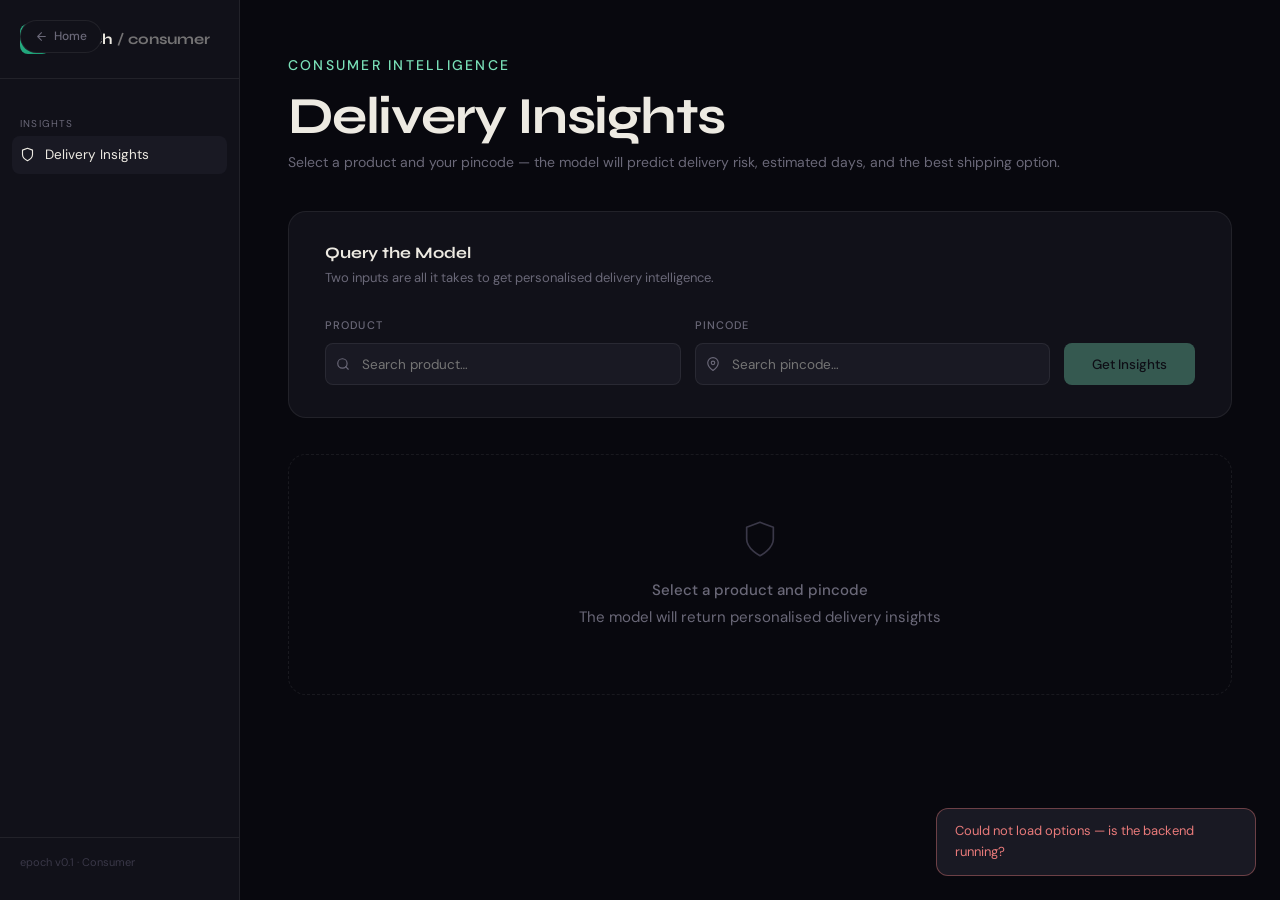
==== frontend/consumer.html @ 40a0a7fb "Initial commit" ====
<!doctype html>
<html lang="en">
  <head>
    <meta charset="UTF-8" />
    <meta name="viewport" content="width=device-width,initial-scale=1.0" />
    <title>epoch — Consumer Dashboard</title>
    <link rel="stylesheet" href="styles.css" />
    <style>
      .eyebrow {
        color: var(--C);
      }
      .stat-card .value {
        color: var(--C);
      }
      .spinner {
        border-top-color: var(--C);
      }

      /* Query form */
      .query-card {
        background: var(--surface);
        border: 1px solid var(--border);
        border-radius: var(--radius-lg);
        padding: 32px 36px;
        margin-bottom: 36px;
      }
      .query-card h3 {
        font-family: "Syne", sans-serif;
        font-size: 16px;
        font-weight: 700;
        margin-bottom: 6px;
      }
      .query-card > p {
        font-size: 13px;
        color: var(--muted);
        margin-bottom: 28px;
      }

      .input-row {
        display: grid;
        grid-template-columns: 1fr 1fr auto;
        gap: 14px;
        align-items: end;
      }
      @media (max-width: 680px) {
        .input-row {
          grid-template-columns: 1fr;
        }
      }

      .field {
        display: flex;
        flex-direction: column;
        gap: 8px;
      }
      .field label {
        font-size: 11px;
        font-weight: 500;
        letter-spacing: 0.1em;
        text-transform: uppercase;
        color: var(--muted);
      }

      /* search dropdown */
      .search-wrap {
        position: relative;
      }
      .search-wrap input {
        width: 100%;
        height: 42px;
        background: var(--surface2);
        border: 1px solid var(--border);
        border-radius: var(--radius-sm);
        padding: 0 14px 0 36px;
        font-family: "DM Sans", sans-serif;
        font-size: 13.5px;
        color: var(--text);
        outline: none;
        transition: border-color 0.15s;
      }
      .search-wrap input:hover {
        border-color: var(--border-md);
      }
      .search-wrap input:focus {
        border-color: var(--C-border);
        box-shadow: 0 0 0 3px rgba(122, 224, 184, 0.08);
      }
      .search-wrap > svg {
        position: absolute;
        left: 11px;
        top: 50%;
        transform: translateY(-50%);
        width: 14px;
        height: 14px;
        stroke: var(--muted);
        pointer-events: none;
      }
      .dropdown-list {
        position: absolute;
        top: calc(100% + 4px);
        left: 0;
        right: 0;
        z-index: 100;
        background: var(--surface2);
        border: 1px solid var(--border-md);
        border-radius: var(--radius-sm);
        max-height: 220px;
        overflow-y: auto;
        display: none;
      }
      .dropdown-list.open {
        display: block;
      }
      .dropdown-item {
        padding: 9px 14px;
        font-size: 13px;
        color: var(--text);
        cursor: pointer;
        transition: background 0.1s;
      }
      .dropdown-item:hover {
        background: var(--surface3);
      }
      .dropdown-item mark {
        background: transparent;
        color: var(--C);
        font-weight: 500;
      }

      .run-btn {
        height: 42px;
        padding: 0 28px;
        border-radius: var(--radius-sm);
        background: var(--C);
        color: #08080e;
        font-family: "DM Sans", sans-serif;
        font-size: 13.5px;
        font-weight: 500;
        border: none;
        cursor: pointer;
        transition: opacity 0.15s;
        white-space: nowrap;
      }
      .run-btn:hover {
        opacity: 0.88;
      }
      .run-btn:disabled {
        opacity: 0.35;
        cursor: not-allowed;
      }

      /* ── Result layout ── */
      #results {
        display: none;
      }

      /* Delay hero card */
      .delay-hero {
        border-radius: var(--radius-lg);
        padding: 32px 36px;
        margin-bottom: 24px;
        border: 1px solid;
        display: flex;
        align-items: center;
        gap: 28px;
      }
      .delay-hero.safe {
        border-color: rgba(122, 224, 184, 0.3);
        background: rgba(122, 224, 184, 0.06);
      }
      .delay-hero.warning {
        border-color: rgba(232, 201, 122, 0.3);
        background: rgba(232, 201, 122, 0.06);
      }
      .delay-hero.risk {
        border-color: rgba(232, 122, 122, 0.3);
        background: rgba(232, 122, 122, 0.06);
      }

      .delay-icon {
        width: 56px;
        height: 56px;
        border-radius: 14px;
        flex-shrink: 0;
        display: flex;
        align-items: center;
        justify-content: center;
      }
      .safe .delay-icon {
        background: rgba(122, 224, 184, 0.15);
      }
      .warning .delay-icon {
        background: rgba(232, 201, 122, 0.15);
      }
      .risk .delay-icon {
        background: rgba(232, 122, 122, 0.15);
      }
      .delay-icon svg {
        width: 26px;
        height: 26px;
      }
      .safe .delay-icon svg {
        stroke: var(--high);
      }
      .warning .delay-icon svg {
        stroke: var(--emerging);
      }
      .risk .delay-icon svg {
        stroke: var(--low);
      }

      .delay-hero-text .tag {
        font-size: 10.5px;
        font-weight: 500;
        letter-spacing: 0.14em;
        text-transform: uppercase;
        margin-bottom: 6px;
      }
      .safe .tag {
        color: var(--high);
      }
      .warning .tag {
        color: var(--emerging);
      }
      .risk .tag {
        color: var(--low);
      }

      .delay-hero-text h2 {
        font-size: 24px;
        font-weight: 700;
        margin-bottom: 4px;
      }
      .delay-hero-text p {
        font-size: 13px;
        color: var(--muted);
      }

      .delay-conf {
        margin-left: auto;
        text-align: center;
        flex-shrink: 0;
      }
      .conf-ring {
        width: 72px;
        height: 72px;
        border-radius: 50%;
        display: flex;
        align-items: center;
        justify-content: center;
        font-family: "Syne", sans-serif;
        font-size: 20px;
        font-weight: 700;
        border: 3px solid;
      }
      .safe .conf-ring {
        border-color: var(--high);
        color: var(--high);
      }
      .warning .conf-ring {
        border-color: var(--emerging);
        color: var(--emerging);
      }
      .risk .conf-ring {
        border-color: var(--low);
        color: var(--low);
      }
      .delay-conf .conf-lbl {
        font-size: 10px;
        color: var(--muted);
        text-transform: uppercase;
        letter-spacing: 0.08em;
        margin-top: 6px;
      }

      /* Shipping recommendation card */
      .ship-card {
        background: var(--surface);
        border: 1px solid var(--C-border);
        border-radius: var(--radius-lg);
        padding: 24px 28px;
        margin-bottom: 24px;
        display: flex;
        align-items: center;
        gap: 20px;
      }
      .ship-badge {
        background: var(--C-glow);
        border: 1px solid var(--C-border);
        border-radius: var(--radius-sm);
        padding: 10px 18px;
        flex-shrink: 0;
        font-family: "Syne", sans-serif;
        font-size: 15px;
        font-weight: 700;
        color: var(--C);
      }
      .ship-info h4 {
        font-size: 14px;
        font-weight: 500;
        color: var(--text);
        margin-bottom: 4px;
      }
      .ship-info p {
        font-size: 13px;
        color: var(--muted);
      }

      .signals-card {
        background: var(--surface);
        border: 1px solid var(--border);
        border-radius: var(--radius-lg);
        padding: 18px 22px;
        margin-bottom: 24px;
      }
      .signal-item {
        padding: 10px 0;
        border-bottom: 1px solid var(--border);
      }
      .signal-item:last-child {
        border-bottom: none;
      }
      .signal-k {
        font-size: 11px;
        color: var(--muted);
        text-transform: uppercase;
        letter-spacing: 0.08em;
        margin-bottom: 4px;
      }
      .signal-v {
        font-size: 13px;
        color: var(--text);
      }

      /* Context chips */
      .context-chips {
        display: flex;
        gap: 10px;
        flex-wrap: wrap;
        margin-bottom: 24px;
      }
      .chip {
        display: inline-flex;
        align-items: center;
        gap: 7px;
        padding: 6px 14px;
        border-radius: 100px;
        font-size: 12.5px;
        border: 1px solid var(--border);
        background: var(--surface);
        color: var(--text);
      }
      .chip svg {
        width: 13px;
        height: 13px;
        stroke: var(--muted);
      }
      .chip span {
        color: var(--muted);
        font-size: 11px;
      }

      /* Data note */
      .data-note {
        font-size: 11.5px;
        color: var(--faint);
        display: flex;
        align-items: center;
        gap: 6px;
        margin-top: 20px;
      }
      .data-note svg {
        width: 13px;
        height: 13px;
        stroke: var(--faint);
      }
    </style>
  </head>
  <body>
    <a class="back-btn" href="/"
      ><svg
        viewBox="0 0 24 24"
        fill="none"
        stroke-width="2"
        stroke-linecap="round"
        stroke-linejoin="round"
      >
        <path d="M19 12H5M12 5l-7 7 7 7" /></svg
      >Home</a
    >

    <div class="layout">
      <!-- Sidebar -->
      <aside class="sidebar">
        <div class="sb-logo">
          <div
            class="mark"
            style="background: linear-gradient(135deg, #2ab88a, #1a9870)"
          >
            <svg
              viewBox="0 0 24 24"
              fill="none"
              stroke-width="2"
              stroke-linecap="round"
              stroke-linejoin="round"
            >
              <path d="M12 22s8-4 8-10V5l-8-3-8 3v7c0 6 8 10 8 10z" />
            </svg>
          </div>
          <div class="name">epoch<span> / consumer</span></div>
        </div>
        <div class="sb-section">
          <p class="sb-label">Insights</p>
          <div class="nav-item active">
            <svg
              viewBox="0 0 24 24"
              fill="none"
              stroke-width="1.8"
              stroke-linecap="round"
              stroke-linejoin="round"
            >
              <path d="M12 22s8-4 8-10V5l-8-3-8 3v7c0 6 8 10 8 10z" />
            </svg>
            Delivery Insights
          </div>
        </div>
        <div class="sb-footer">epoch v0.1 · Consumer</div>
      </aside>

      <!-- Main -->
      <main class="main">
        <div class="page-header">
          <p class="eyebrow">Consumer Intelligence</p>
          <h1>Delivery Insights</h1>
          <p>
            Select a product and your pincode — the model will predict delivery
            risk, estimated days, and the best shipping option.
          </p>
        </div>

        <!-- Query form -->
        <div class="query-card">
          <h3>Query the Model</h3>
          <p>
            Two inputs are all it takes to get personalised delivery
            intelligence.
          </p>
          <div class="input-row">
            <!-- Product search -->
            <div class="field">
              <label>Product</label>
              <div class="search-wrap" id="product-wrap">
                <svg
                  viewBox="0 0 24 24"
                  fill="none"
                  stroke-width="2"
                  stroke-linecap="round"
                  stroke-linejoin="round"
                >
                  <circle cx="11" cy="11" r="8" />
                  <path d="M21 21l-4.35-4.35" />
                </svg>
                <input
                  type="text"
                  id="product-input"
                  placeholder="Search product…"
                  autocomplete="off"
                  oninput="filterDropdown('product')"
                  onfocus="openDropdown('product')"
                  onblur="blurDropdown('product')"
                />
                <div class="dropdown-list" id="product-list"></div>
              </div>
              <input type="hidden" id="product-value" />
            </div>

            <!-- Pincode search -->
            <div class="field">
              <label>Pincode</label>
              <div class="search-wrap" id="pincode-wrap">
                <svg
                  viewBox="0 0 24 24"
                  fill="none"
                  stroke-width="2"
                  stroke-linecap="round"
                  stroke-linejoin="round"
                >
                  <path d="M21 10c0 7-9 13-9 13s-9-6-9-13a9 9 0 0 1 18 0z" />
                  <circle cx="12" cy="10" r="3" />
                </svg>
                <input
                  type="text"
                  id="pincode-input"
                  placeholder="Search pincode…"
                  autocomplete="off"
                  oninput="filterDropdown('pincode')"
                  onfocus="openDropdown('pincode')"
                  onblur="blurDropdown('pincode')"
                />
                <div class="dropdown-list" id="pincode-list"></div>
              </div>
              <input type="hidden" id="pincode-value" />
            </div>

            <button class="run-btn" id="run-btn" onclick="runQuery()" disabled>
              Get Insights
            </button>
          </div>
        </div>

        <!-- Loader -->
        <div class="loader" id="loader" style="display: none">
          <div class="spinner"></div>
          <p>Running consumer models…</p>
        </div>

        <!-- Results -->
        <div id="results">
          <!-- Delay hero -->
          <div class="delay-hero" id="delay-hero">
            <div class="delay-icon">
              <svg
                viewBox="0 0 24 24"
                fill="none"
                stroke-width="1.7"
                stroke-linecap="round"
                stroke-linejoin="round"
              >
                <circle cx="12" cy="12" r="10" />
                <polyline points="12 6 12 12 16 14" />
              </svg>
            </div>
            <div class="delay-hero-text">
              <p class="tag" id="delay-tag">—</p>
              <h2 id="delay-title">—</h2>
              <p id="delay-sub">—</p>
            </div>
            <div class="delay-conf">
              <div class="conf-ring" id="conf-ring">—</div>
              <div class="conf-lbl">Confidence</div>
            </div>
          </div>

          <!-- Stats row -->
          <div class="stats-row" id="stats-row"></div>

          <!-- Shipping recommendation -->
          <p class="section-head">Recommended Shipping</p>
          <div class="ship-card" id="ship-card">
            <div class="ship-badge" id="ship-mode">—</div>
            <div class="ship-info">
              <h4>Recommended Shipping Mode</h4>
              <p id="ship-reason">—</p>
            </div>
          </div>

          <div class="signals-card" id="signals-card" style="display: none">
            <p class="section-head" style="margin-bottom: 10px">
              External Delay Signals
            </p>
            <div class="signal-item" id="signal-weather" style="display: none">
              <div class="signal-k">Weather</div>
              <div class="signal-v" id="signal-weather-text">—</div>
            </div>
            <div class="signal-item" id="signal-news" style="display: none">
              <div class="signal-k">News / Geopolitical</div>
              <div class="signal-v" id="signal-news-text">—</div>
            </div>
          </div>

          <!-- Context chips -->
          <p class="section-head">Location Context</p>
          <div class="context-chips" id="context-chips"></div>

          <!-- Data note -->
          <p class="data-note">
            <svg
              viewBox="0 0 24 24"
              fill="none"
              stroke-linecap="round"
              stroke-linejoin="round"
            >
              <circle cx="12" cy="12" r="10" />
              <line x1="12" y1="8" x2="12" y2="12" />
              <line x1="12" y1="16" x2="12.01" y2="16" />
            </svg>
            <span id="data-note-txt"
              >Insights are based on historical order patterns.</span
            >
          </p>
        </div>
        <!-- /results -->

        <!-- Empty state -->
        <div class="empty" id="empty-state">
          <svg
            viewBox="0 0 24 24"
            fill="none"
            stroke-linecap="round"
            stroke-linejoin="round"
          >
            <path d="M12 22s8-4 8-10V5l-8-3-8 3v7c0 6 8 10 8 10z" />
          </svg>
          <h4>Select a product and pincode</h4>
          <p>The model will return personalised delivery insights</p>
        </div>
      </main>
    </div>
    <div id="toast"></div>

    <script>
      const allProducts = [];
      const allPincodes = [];

      async function loadOptions() {
        try {
          const [pRes, pinRes] = await Promise.all([
            fetch("/api/predict/options/products"),
            fetch("/api/predict/options/pincodes"),
          ]);
          const pData = await pRes.json();
          const pinData = await pinRes.json();
          allProducts.push(...(pData.products || []));
          allPincodes.push(...(pinData.pincodes || []));
          renderList("product", allProducts);
          renderList("pincode", allPincodes);
        } catch (e) {
          showToast(
            "Could not load options — is the backend running?",
            "error",
          );
        }
      }

      /* ── Searchable dropdown ── */
      function renderList(type, items, query = "") {
        const list = document.getElementById(`${type}-list`);
        const q = query.toLowerCase();
        const filtered = items
          .filter((i) => String(i).toLowerCase().includes(q))
          .slice(0, 80);
        list.innerHTML =
          filtered
            .map(
              (item) => `
      <div class="dropdown-item" onmousedown="selectItem('${type}','${escJs(String(item))}')">${highlight(String(item), q)}</div>
    `,
            )
            .join("") ||
          `<div class="dropdown-item" style="color:var(--muted)">No results</div>`;
      }

      function filterDropdown(type) {
        const q = document.getElementById(`${type}-input`).value;
        const src = type === "product" ? allProducts : allPincodes;
        renderList(type, src, q);
        document.getElementById(`${type}-list`).classList.add("open");
        document.getElementById(`${type}-value`).value = "";
        checkReady();
      }
      function openDropdown(type) {
        filterDropdown(type);
      }
      function blurDropdown(type) {
        setTimeout(
          () =>
            document.getElementById(`${type}-list`).classList.remove("open"),
          180,
        );
      }
      function selectItem(type, val) {
        document.getElementById(`${type}-input`).value = val;
        document.getElementById(`${type}-value`).value = val;
        document.getElementById(`${type}-list`).classList.remove("open");
        checkReady();
      }
      function checkReady() {
        const p = document.getElementById("product-value").value;
        const pc = document.getElementById("pincode-value").value;
        document.getElementById("run-btn").disabled = !(p && pc);
      }
      function highlight(text, q) {
        if (!q) return escHtml(text);
        const re = new RegExp(
          `(${q.replace(/[.*+?^${}()|[\]\\]/g, "\\$&")})`,
          "gi",
        );
        return escHtml(text).replace(re, "<mark>$1</mark>");
      }

      /* ── Run query ── */
      async function runQuery() {
        const product = document.getElementById("product-value").value;
        const pincode = document.getElementById("pincode-value").value;
        if (!product || !pincode) return;

        document.getElementById("empty-state").style.display = "none";
        document.getElementById("results").style.display = "none";
        document.getElementById("loader").style.display = "flex";

        try {
          const res = await fetch("/api/predict/consumer", {
            method: "POST",
            headers: { "Content-Type": "application/json" },
            body: JSON.stringify({ product, pincode }),
          });
          const data = await res.json();
          if (data.error) throw new Error(data.error);
          renderResults(data);
        } catch (err) {
          showToast(err.message || "Query failed", "error");
          document.getElementById("empty-state").style.display = "block";
        } finally {
          document.getElementById("loader").style.display = "none";
        }
      }

      /* ── Render ── */
      function renderResults(d) {
        const delay = d.delay || {};
        const delivery = d.delivery || {};
        const shipping = d.shipping || {};
        const ctx = d.context || {};

        // Delay hero class
        const risk = delay.delay_risk || 0;
        const heroClass =
          risk >= 0.6 ? "risk" : risk >= 0.4 ? "warning" : "safe";
        const hero = document.getElementById("delay-hero");
        hero.className = `delay-hero ${heroClass}`;

        document.getElementById("conf-ring").className = `conf-ring`;
        hero.className = `delay-hero ${heroClass}`;
        document.getElementById("delay-tag").textContent =
          delay.is_late_predicted ? "Delay Predicted" : "On Time Expected";
        document.getElementById("delay-title").textContent =
          delay.is_late_predicted
            ? "This order is likely to be delayed"
            : "This order is expected to arrive on time";
        document.getElementById("delay-sub").textContent =
          delivery.estimated_days != null
            ? `Estimated ${delivery.estimated_days} days · Scheduled ${delivery.scheduled_days} days`
            : "Insufficient historical data for exact estimate";
        document.getElementById("conf-ring").textContent =
          `${delay.confidence || 0}%`;

        // Stats
        document.getElementById("stats-row").innerHTML = `
      <div class="stat-card"><div class="label">Delay Risk</div><div class="value">${Math.round(risk * 100)}%</div></div>
      <div class="stat-card"><div class="label">Est. Delivery Days</div><div class="value">${delivery.estimated_days != null ? delivery.estimated_days + "d" : "—"}</div></div>
      <div class="stat-card"><div class="label">Avg Delay Gap</div><div class="value">${delivery.avg_gap != null ? (delivery.avg_gap > 0 ? "+" : "") + delivery.avg_gap + "d" : "—"}</div></div>
      <div class="stat-card"><div class="label">Historical Orders</div><div class="value">${d.order_count || 0}</div></div>
    `;

        // Shipping recommendation
        document.getElementById("ship-mode").textContent =
          shipping.recommended_mode || "—";
        document.getElementById("ship-reason").textContent =
          shipping.reason || "—";

        // External delay signals (separate box)
        const signals = shipping.external_delay_signals || {};
        const weatherSignal = signals.weather;
        const newsSignal = signals.news;

        const signalsCard = document.getElementById("signals-card");
        const signalWeather = document.getElementById("signal-weather");
        const signalNews = document.getElementById("signal-news");

        if (weatherSignal || newsSignal) {
          signalsCard.style.display = "block";
          if (weatherSignal) {
            signalWeather.style.display = "block";
            document.getElementById("signal-weather-text").textContent =
              weatherSignal;
          } else {
            signalWeather.style.display = "none";
          }
          if (newsSignal) {
            signalNews.style.display = "block";
            document.getElementById("signal-news-text").textContent =
              newsSignal;
          } else {
            signalNews.style.display = "none";
          }
        } else {
          signalsCard.style.display = "none";
          signalWeather.style.display = "none";
          signalNews.style.display = "none";
        }

        // Context chips
        document.getElementById("context-chips").innerHTML = [
          {
            icon: '<circle cx="12" cy="12" r="10"/><path d="M2 12h20M12 2a15.3 15.3 0 0 1 4 10z"/>',
            label: "Market",
            val: ctx.market,
          },
          {
            icon: '<path d="M3 9l9-7 9 7v11a2 2 0 0 1-2 2H5a2 2 0 0 1-2-2z"/>',
            label: "Region",
            val: ctx.region,
          },
          {
            icon: '<circle cx="12" cy="10" r="3"/><path d="M12 22s8-4 8-10a8 8 0 0 0-16 0c0 6 8 10 8 10z"/>',
            label: "Country",
            val: ctx.country,
          },
          {
            icon: '<rect x="1" y="3" width="15" height="13"/><polygon points="16 8 20 8 23 11 23 16 16 16 16 8"/>',
            label: "Pincode",
            val: d.pincode,
          },
        ]
          .map(
            (c) => `
      <div class="chip">
        <svg viewBox="0 0 24 24" fill="none" stroke-width="1.8" stroke-linecap="round" stroke-linejoin="round">${c.icon}</svg>
        <span>${c.label}</span> ${escHtml(String(c.val || "—"))}
      </div>
    `,
          )
          .join("");

        // Data note
        document.getElementById("data-note-txt").textContent =
          d.data_source === "pincode-matched"
            ? `Insights based on ${d.order_count} orders matching this product and pincode.`
            : `No exact pincode match — insights based on ${d.order_count} orders for this product across all locations.`;

        document.getElementById("results").style.display = "block";
      }

      /* ── Helpers ── */
      function escHtml(s) {
        return String(s)
          .replace(/&/g, "&amp;")
          .replace(/</g, "&lt;")
          .replace(/>/g, "&gt;")
          .replace(/"/g, "&quot;");
      }
      function escJs(s) {
        return s.replace(/'/g, "\\'");
      }
      function showToast(msg, type = "") {
        const t = document.getElementById("toast");
        t.textContent = msg;
        t.className = `show ${type}`;
        setTimeout(() => (t.className = ""), 3500);
      }

      loadOptions();
    </script>
  </body>
</html>
---- frontend/styles.css ----
/* epoch/frontend/styles.css */

@import url('https://fonts.googleapis.com/css2?family=Syne:wght@400;700;800&family=DM+Sans:ital,wght@0,300;0,400;0,500;1,400&family=JetBrains+Mono:wght@400;500&display=swap');

*,*::before,*::after{box-sizing:border-box;margin:0;padding:0}

:root{
  --bg:         #08080E;
  --surface:    #111119;
  --surface2:   #191923;
  --surface3:   #21212E;
  --border:     rgba(255,255,255,0.07);
  --border-md:  rgba(255,255,255,0.12);
  --text:       #EDEAE2;
  --muted:      #6A6878;
  --faint:      #3A3848;

  /* Producer accent — electric blue */
  --P:          #7EB8E8;
  --P-glow:     rgba(126,184,232,0.08);
  --P-border:   rgba(126,184,232,0.25);

  /* Consumer accent — mint green */
  --C:          #7AE0B8;
  --C-glow:     rgba(122,224,184,0.08);
  --C-border:   rgba(122,224,184,0.25);

  /* Zone colours */
  --high:       #7AE0B8;
  --high-bg:    rgba(122,224,184,0.10);
  --emerging:   #E8C97A;
  --emerging-bg:rgba(232,201,122,0.10);
  --low:        #E87A7A;
  --low-bg:     rgba(232,122,122,0.10);

  /* Risk tiers */
  --critical:   #FF6B6B;
  --risk-high:  #E8A07A;
  --risk-med:   #E8D07A;
  --risk-low:   #7AE0B8;

  --font:       'DM Sans', sans-serif;
  --font-head:  'Syne', sans-serif;
  --font-mono:  'JetBrains Mono', monospace;

  --radius:     12px;
  --radius-lg:  18px;
  --radius-sm:  8px;
}

html,body{height:100%;font-family:var(--font);background:var(--bg);color:var(--text);overflow-x:hidden;font-size:15px;line-height:1.6}

/* ── Typography ── */
h1,h2,h3,h4{font-family:var(--font-head);font-weight:700;line-height:1.1}
h1{font-size:clamp(32px,5vw,52px);letter-spacing:-.03em}
h2{font-size:24px;letter-spacing:-.02em}
h3{font-size:18px}
h4{font-size:14px;font-weight:500;font-family:var(--font)}
p{color:var(--muted);line-height:1.7}
code,pre{font-family:var(--font-mono)}

/* ── Layout ── */
.layout{display:flex;min-height:100vh}

.sidebar{
  width:240px;flex-shrink:0;
  background:var(--surface);border-right:1px solid var(--border);
  display:flex;flex-direction:column;
  padding:24px 0 28px;
  position:sticky;top:0;height:100vh;overflow-y:auto;
}

.main{flex:1;padding:48px 48px 64px;overflow-y:auto;max-width:1200px}

/* ── Sidebar internals ── */
.sb-logo{
  display:flex;align-items:center;gap:10px;
  padding:0 20px 24px;border-bottom:1px solid var(--border);margin-bottom:20px;
}
.sb-logo .mark{
  width:30px;height:30px;border-radius:8px;
  display:flex;align-items:center;justify-content:center;flex-shrink:0;
}
.sb-logo .mark svg{width:16px;height:16px;stroke:#fff}
.sb-logo .name{font-family:var(--font-head);font-size:15px;font-weight:700}
.sb-logo .name span{opacity:.45}

.sb-section{padding:0 12px;margin-bottom:4px}
.sb-label{font-size:10px;letter-spacing:.12em;text-transform:uppercase;color:var(--muted);padding:0 8px;margin-bottom:4px;margin-top:16px}
.nav-item{
  display:flex;align-items:center;gap:10px;
  padding:8px;border-radius:var(--radius-sm);cursor:pointer;
  font-size:13.5px;color:var(--muted);transition:all .15s;
}
.nav-item svg{width:15px;height:15px;flex-shrink:0;stroke:currentColor}
.nav-item:hover{background:var(--surface2);color:var(--text)}
.nav-item.active{background:var(--surface2);color:var(--text)}

.sb-footer{
  margin-top:auto;padding:16px 20px 0;
  border-top:1px solid var(--border);
  font-size:11px;color:var(--faint);
}

/* ── Back button ── */
.back-btn{
  position:fixed;top:20px;left:20px;z-index:200;
  display:flex;align-items:center;gap:6px;
  font-size:12px;font-weight:500;color:var(--muted);
  background:var(--surface);border:1px solid var(--border);
  border-radius:100px;padding:6px 14px;cursor:pointer;
  text-decoration:none;transition:color .15s,border-color .15s;
}
.back-btn:hover{color:var(--text);border-color:var(--border-md)}
.back-btn svg{width:13px;height:13px;stroke:currentColor}

/* ── Page header ── */
.page-header{margin-bottom:36px}
.eyebrow{
  font-size:10px;font-weight:500;letter-spacing:.16em;
  text-transform:uppercase;margin-bottom:10px;
}
.page-header p{font-size:14px;margin-top:6px}

/* ── Stat cards ── */
.stats-row{display:grid;grid-template-columns:repeat(auto-fit,minmax(150px,1fr));gap:14px;margin-bottom:32px}
.stat-card{
  background:var(--surface);border:1px solid var(--border);
  border-radius:var(--radius);padding:18px 20px;
}
.stat-card .label{font-size:11px;color:var(--muted);margin-bottom:8px;text-transform:uppercase;letter-spacing:.08em}
.stat-card .value{font-family:var(--font-head);font-size:28px;font-weight:700}

/* ── Section heading ── */
.section-head{
  font-family:var(--font-head);font-size:13px;font-weight:700;
  letter-spacing:.08em;text-transform:uppercase;color:var(--muted);
  margin-bottom:14px;display:flex;align-items:center;gap:10px;
}
.section-head::after{content:'';flex:1;height:1px;background:var(--border)}

/* ── Upload zone ── */
.upload-zone{
  border:1.5px dashed var(--border-md);border-radius:var(--radius-lg);
  padding:48px 32px;text-align:center;cursor:pointer;
  transition:border-color .2s,background .2s;margin-bottom:28px;
  background:var(--surface);
}
.upload-zone:hover,.upload-zone.drag{border-color:var(--P);background:var(--P-glow)}
.upload-zone.consumer:hover,.upload-zone.consumer.drag{border-color:var(--C);background:var(--C-glow)}
.upload-zone .upload-icon{width:44px;height:44px;margin:0 auto 14px;opacity:.4}
.upload-zone h4{font-size:14px;font-weight:500;color:var(--text);margin-bottom:6px}
.upload-zone p{font-size:12px}
.upload-zone input{display:none}

/* ── Buttons ── */
.btn{
  display:inline-flex;align-items:center;gap:8px;
  padding:9px 20px;border-radius:100px;font-size:13px;font-weight:500;
  border:1px solid;cursor:pointer;font-family:var(--font);transition:all .15s;
  text-decoration:none;
}
.btn-producer{border-color:var(--P);color:var(--P);background:transparent}
.btn-producer:hover{background:var(--P);color:#08080E}
.btn-consumer{border-color:var(--C);color:var(--C);background:transparent}
.btn-consumer:hover{background:var(--C);color:#08080E}
.btn svg{width:14px;height:14px;stroke:currentColor}

/* ── Filter bar ── */
.filter-bar{display:flex;align-items:center;gap:10px;margin-bottom:16px;flex-wrap:wrap}
.filter-btn{
  padding:5px 14px;border-radius:100px;font-size:12px;font-weight:500;
  border:1px solid var(--border);background:transparent;color:var(--muted);
  cursor:pointer;transition:all .15s;font-family:var(--font);
}
.filter-btn:hover{border-color:var(--border-md);color:var(--text)}
.filter-btn.active{border-color:var(--P);color:var(--P);background:var(--P-glow)}
.filter-btn.active.consumer{border-color:var(--C);color:var(--C);background:var(--C-glow)}

/* ── Table ── */
.table-wrap{overflow-x:auto;border-radius:var(--radius-lg);border:1px solid var(--border)}
table{width:100%;border-collapse:collapse;font-size:13px}
thead{background:var(--surface2)}
thead th{
  padding:12px 16px;text-align:left;font-size:10.5px;font-weight:500;
  letter-spacing:.09em;text-transform:uppercase;color:var(--muted);
  white-space:nowrap;
}
tbody tr{border-top:1px solid var(--border);transition:background .1s}
tbody tr:hover{background:var(--surface2)}
tbody td{padding:11px 16px;color:var(--text);white-space:nowrap}
.td-muted{color:var(--muted)}
.td-mono{font-family:var(--font-mono);font-size:12px}

/* ── Zone / Risk badges ── */
.badge{
  display:inline-flex;align-items:center;gap:5px;
  font-size:11px;font-weight:500;padding:3px 10px;border-radius:100px;
  white-space:nowrap;
}
.badge-high    {background:var(--high-bg);color:var(--high)}
.badge-emerging{background:var(--emerging-bg);color:var(--emerging)}
.badge-low     {background:var(--low-bg);color:var(--low)}
.badge-critical{background:rgba(255,107,107,.12);color:var(--critical)}
.badge-risk-high{background:rgba(232,160,122,.12);color:var(--risk-high)}
.badge-risk-med {background:rgba(232,208,122,.12);color:var(--risk-med)}
.badge-risk-low {background:var(--high-bg);color:var(--high)}
.badge::before{content:'';width:5px;height:5px;border-radius:50%;background:currentColor;flex-shrink:0}

/* ── Score bar ── */
.score-bar{display:flex;align-items:center;gap:8px}
.bar-track{flex:1;height:4px;background:var(--surface3);border-radius:2px;min-width:60px}
.bar-fill{height:100%;border-radius:2px;transition:width .4s}
.score-num{font-family:var(--font-mono);font-size:12px;color:var(--muted);min-width:36px;text-align:right}

/* ── Progress / loading ── */
.loader{
  display:flex;flex-direction:column;align-items:center;
  justify-content:center;padding:64px 0;gap:14px;
}
.spinner{
  width:32px;height:32px;border:2px solid var(--border);
  border-top-color:var(--P);border-radius:50%;
  animation:spin .8s linear infinite;
}
.spinner.consumer{border-top-color:var(--C)}
@keyframes spin{to{transform:rotate(360deg)}}
.loader p{font-size:13px}

/* ── Empty state ── */
.empty{
  text-align:center;padding:64px 32px;
  border:1.5px dashed var(--border);border-radius:var(--radius-lg);
}
.empty svg{width:40px;height:40px;stroke:var(--faint);margin:0 auto 16px}
.empty h4{font-size:15px;color:var(--muted);margin-bottom:6px;font-family:var(--font)}

/* ── Toast ── */
#toast{
  position:fixed;bottom:24px;right:24px;z-index:999;
  background:var(--surface2);border:1px solid var(--border-md);
  border-radius:var(--radius);padding:12px 18px;font-size:13px;
  display:none;max-width:320px;
}
#toast.error{border-color:rgba(232,122,122,.4);color:var(--low)}
#toast.show{display:block;animation:fadeUp .25s ease}
@keyframes fadeUp{from{opacity:0;transform:translateY(8px)}to{opacity:1;transform:translateY(0)}}

/* ── Responsive ── */
@media(max-width:768px){
  .sidebar{display:none}
  .main{padding:80px 20px 48px}
  .stats-row{grid-template-columns:1fr 1fr}
}
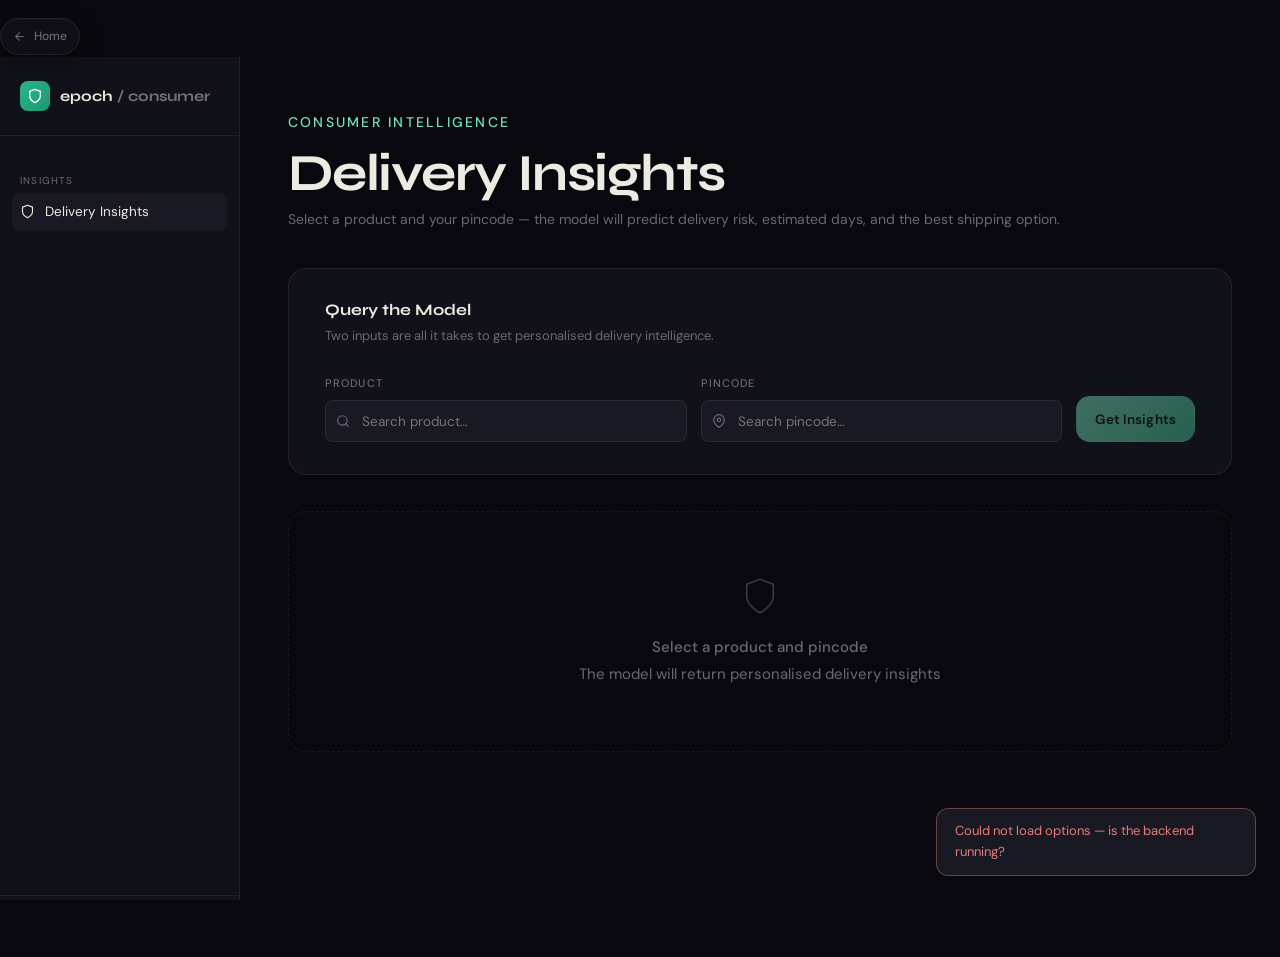
==== commit 09f0d25a: "button ui fixed and overlapping button fixed" ====
--- a/frontend/consumer.html
+++ b/frontend/consumer.html
@@ -128,25 +128,38 @@
       }
 
       .run-btn {
-        height: 42px;
-        padding: 0 28px;
-        border-radius: var(--radius-sm);
-        background: var(--C);
-        color: #08080e;
+        display: inline-flex;
+        align-items: center;
+        justify-content: center;
+        min-height: 46px;
+        padding: 0 18px;
+        border-radius: 14px;
+        border: 1px solid rgba(122, 224, 184, 0.35);
+        background:
+          linear-gradient(135deg, rgba(122, 224, 184, 0.18), rgba(122, 224, 184, 0.08)),
+          linear-gradient(135deg, #7AE0B8, #3DBD92);
+        color: #07111D;
         font-family: "DM Sans", sans-serif;
         font-size: 13.5px;
-        font-weight: 500;
-        border: none;
+        font-weight: 600;
+        letter-spacing: 0.01em;
         cursor: pointer;
-        transition: opacity 0.15s;
+        box-shadow: 0 12px 28px rgba(8, 8, 14, 0.35), 0 0 0 1px rgba(122, 224, 184, 0.14) inset;
+        transition: transform 0.18s ease, box-shadow 0.18s ease, opacity 0.18s ease;
         white-space: nowrap;
       }
-      .run-btn:hover {
-        opacity: 0.88;
+      .run-btn:hover:not(:disabled) {
+        transform: translateY(-1px);
+        box-shadow: 0 16px 30px rgba(8, 8, 14, 0.42), 0 0 18px rgba(122, 224, 184, 0.14);
+      }
+      .run-btn:active:not(:disabled) {
+        transform: translateY(0);
       }
       .run-btn:disabled {
-        opacity: 0.35;
+        opacity: 0.45;
         cursor: not-allowed;
+        transform: none;
+        box-shadow: none;
       }
 
       /* ── Result layout ── */
--- a/frontend/styles.css
+++ b/frontend/styles.css
@@ -70,7 +70,7 @@
   position:sticky;top:0;height:100vh;overflow-y:auto;
 }
 
-.main{flex:1;padding:48px 48px 64px;overflow-y:auto;max-width:1200px}
+.main{flex:1;display:flex;flex-direction:column;padding:48px 48px 64px;overflow-y:auto;max-width:1200px}
 
 /* ── Sidebar internals ── */
 .sb-logo{
@@ -104,14 +104,23 @@
 
 /* ── Back button ── */
 .back-btn{
-  position:fixed;top:20px;left:20px;z-index:200;
-  display:flex;align-items:center;gap:6px;
+  position:sticky;top:18px;left:0;z-index:40;
+  display:inline-flex;align-items:center;gap:8px;
+  align-self:flex-start;
+  margin:2px 0 18px;
   font-size:12px;font-weight:500;color:var(--muted);
-  background:var(--surface);border:1px solid var(--border);
-  border-radius:100px;padding:6px 14px;cursor:pointer;
-  text-decoration:none;transition:color .15s,border-color .15s;
-}
-.back-btn:hover{color:var(--text);border-color:var(--border-md)}
+  background:rgba(17,17,25,0.88);border:1px solid var(--border);
+  border-radius:999px;padding:8px 12px;cursor:pointer;
+  text-decoration:none;box-shadow:0 10px 24px rgba(0,0,0,0.28), inset 0 1px 0 rgba(255,255,255,0.03);
+  backdrop-filter:blur(12px);-webkit-backdrop-filter:blur(12px);
+  transition:transform .18s ease,color .18s ease,border-color .18s ease,background .18s ease,box-shadow .18s ease;
+}
+.back-btn:hover{
+  color:var(--text);border-color:var(--border-md);
+  background:var(--surface2);box-shadow:0 14px 30px rgba(0,0,0,0.34), inset 0 1px 0 rgba(255,255,255,0.04);
+  transform:translateY(-1px);
+}
+.back-btn:focus-visible{outline:none;border-color:var(--P-border);box-shadow:0 0 0 3px rgba(126,184,232,0.12)}
 .back-btn svg{width:13px;height:13px;stroke:currentColor}
 
 /* ── Page header ── */
@@ -250,5 +259,6 @@
 @media(max-width:768px){
   .sidebar{display:none}
   .main{padding:80px 20px 48px}
+  .back-btn{position:fixed;top:14px;left:14px;margin:0;z-index:60}
   .stats-row{grid-template-columns:1fr 1fr}
 }
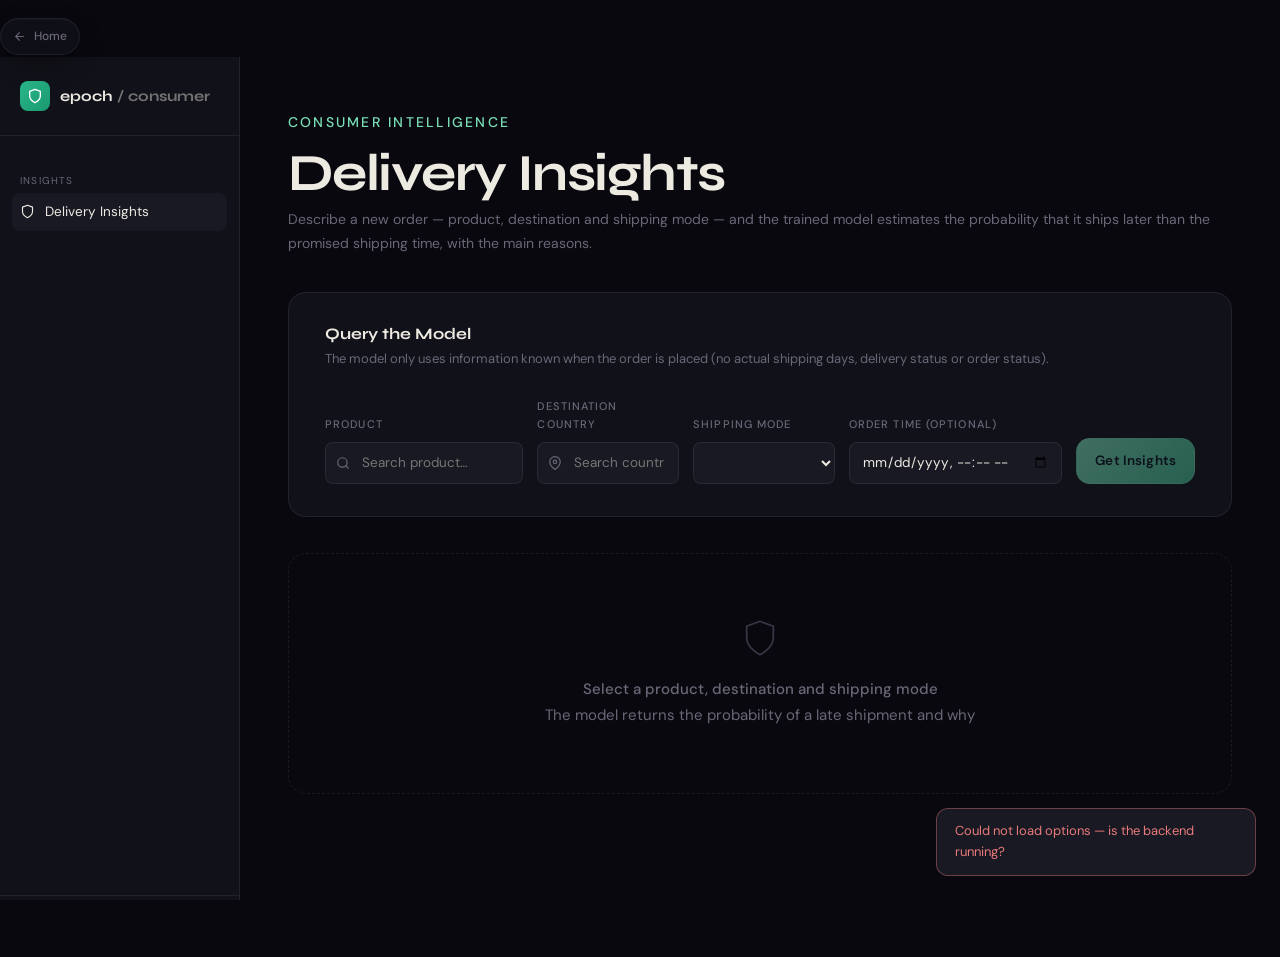
==== commit 98d790ba: "Tasks 5-7: leakage-free delay model, KMeans demand segments, new consumer/producer/fleet UI Consumer" ====
--- a/frontend/consumer.html
+++ b/frontend/consumer.html
@@ -38,9 +38,14 @@
 
       .input-row {
         display: grid;
-        grid-template-columns: 1fr 1fr auto;
+        grid-template-columns: 1.4fr 1fr 1fr 1fr auto;
         gap: 14px;
         align-items: end;
+      }
+      @media (max-width: 1100px) {
+        .input-row {
+          grid-template-columns: 1fr 1fr;
+        }
       }
       @media (max-width: 680px) {
         .input-row {
@@ -285,6 +290,34 @@
         letter-spacing: 0.08em;
         margin-top: 6px;
       }
+
+      .plain-input {
+        width: 100%;
+        height: 42px;
+        background: var(--surface2);
+        border: 1px solid var(--border);
+        border-radius: var(--radius-sm);
+        padding: 0 12px;
+        font-family: "DM Sans", sans-serif;
+        font-size: 13.5px;
+        color: var(--text);
+        outline: none;
+      }
+      .plain-input:focus { border-color: var(--C-border); }
+      .mini-table { width: 100%; border-collapse: collapse; font-size: 13px; margin-top: 10px; }
+      .mini-table th, .mini-table td { text-align: left; padding: 8px 10px; border-bottom: 1px solid var(--border); }
+      .mini-table th { font-size: 11px; letter-spacing: 0.08em; text-transform: uppercase; color: var(--muted); font-weight: 500; }
+      .mini-table td.num { font-family: "DM Mono", monospace; text-align: right; }
+      .up { color: #F28B82; }
+      .down { color: var(--C); }
+      .explain-card {
+        background: var(--surface);
+        border: 1px solid var(--border);
+        border-radius: var(--radius-lg);
+        padding: 18px 22px;
+        margin-bottom: 24px;
+      }
+      .explain-card p.muted { font-size: 12.5px; color: var(--muted); margin-top: 8px; }
 
       /* Shipping recommendation card */
       .ship-card {
@@ -446,8 +479,9 @@
           <p class="eyebrow">Consumer Intelligence</p>
           <h1>Delivery Insights</h1>
           <p>
-            Select a product and your pincode — the model will predict delivery
-            risk, estimated days, and the best shipping option.
+            Describe a new order — product, destination and shipping mode — and
+            the trained model estimates the probability that it ships later
+            than the promised shipping time, with the main reasons.
           </p>
         </div>
 
@@ -455,8 +489,8 @@
         <div class="query-card">
           <h3>Query the Model</h3>
           <p>
-            Two inputs are all it takes to get personalised delivery
-            intelligence.
+            The model only uses information known when the order is placed
+            (no actual shipping days, delivery status or order status).
           </p>
           <div class="input-row">
             <!-- Product search -->
@@ -487,10 +521,10 @@
               <input type="hidden" id="product-value" />
             </div>
 
-            <!-- Pincode search -->
+            <!-- Destination search -->
             <div class="field">
-              <label>Pincode</label>
-              <div class="search-wrap" id="pincode-wrap">
+              <label>Destination country</label>
+              <div class="search-wrap" id="destination-wrap">
                 <svg
                   viewBox="0 0 24 24"
                   fill="none"
@@ -503,16 +537,26 @@
                 </svg>
                 <input
                   type="text"
-                  id="pincode-input"
-                  placeholder="Search pincode…"
+                  id="destination-input"
+                  placeholder="Search country…"
                   autocomplete="off"
-                  oninput="filterDropdown('pincode')"
-                  onfocus="openDropdown('pincode')"
-                  onblur="blurDropdown('pincode')"
+                  oninput="filterDropdown('destination')"
+                  onfocus="openDropdown('destination')"
+                  onblur="blurDropdown('destination')"
                 />
-                <div class="dropdown-list" id="pincode-list"></div>
+                <div class="dropdown-list" id="destination-list"></div>
               </div>
-              <input type="hidden" id="pincode-value" />
+              <input type="hidden" id="destination-value" />
+            </div>
+
+            <div class="field">
+              <label>Shipping mode</label>
+              <select id="mode-select" class="plain-input" onchange="checkReady()"></select>
+            </div>
+
+            <div class="field">
+              <label>Order time (optional)</label>
+              <input type="datetime-local" id="order-time" class="plain-input" />
             </div>
 
             <button class="run-btn" id="run-btn" onclick="runQuery()" disabled>
@@ -524,7 +568,7 @@
         <!-- Loader -->
         <div class="loader" id="loader" style="display: none">
           <div class="spinner"></div>
-          <p>Running consumer models…</p>
+          <p>Scoring the order…</p>
         </div>
 
         <!-- Results -->
@@ -550,22 +594,43 @@
             </div>
             <div class="delay-conf">
               <div class="conf-ring" id="conf-ring">—</div>
-              <div class="conf-lbl">Confidence</div>
+              <div class="conf-lbl">P(late)</div>
             </div>
           </div>
 
           <!-- Stats row -->
           <div class="stats-row" id="stats-row"></div>
 
-          <!-- Shipping recommendation -->
-          <p class="section-head">Recommended Shipping</p>
+          <!-- Why -->
+          <p class="section-head">Why: top factors for this order</p>
+          <div class="explain-card">
+            <table class="mini-table">
+              <thead><tr><th>Feature</th><th>Value</th><th style="text-align:right">SHAP (log-odds)</th><th>Effect</th></tr></thead>
+              <tbody id="reasons-tbody"></tbody>
+            </table>
+            <p class="muted">SHAP values from the XGBoost model: positive values push the prediction towards "late".</p>
+          </div>
+
+          <!-- Shipping comparison -->
+          <p class="section-head">Same order, every shipping mode</p>
           <div class="ship-card" id="ship-card">
             <div class="ship-badge" id="ship-mode">—</div>
             <div class="ship-info">
-              <h4>Recommended Shipping Mode</h4>
+              <h4>Lowest predicted late risk</h4>
               <p id="ship-reason">—</p>
             </div>
           </div>
+          <div class="explain-card">
+            <table class="mini-table">
+              <thead><tr><th>Shipping mode</th><th style="text-align:right">Promised days</th><th style="text-align:right">P(late)</th></tr></thead>
+              <tbody id="modes-tbody"></tbody>
+            </table>
+            <p class="muted" id="ship-caveat"></p>
+          </div>
+
+          <!-- History -->
+          <p class="section-head">History (descriptive, not a prediction)</p>
+          <div class="explain-card" id="history-card"></div>
 
           <div class="signals-card" id="signals-card" style="display: none">
             <p class="section-head" style="margin-bottom: 10px">
@@ -597,9 +662,7 @@
               <line x1="12" y1="8" x2="12" y2="12" />
               <line x1="12" y1="16" x2="12.01" y2="16" />
             </svg>
-            <span id="data-note-txt"
-              >Insights are based on historical order patterns.</span
-            >
+            <span id="data-note-txt">—</span>
           </p>
         </div>
         <!-- /results -->
@@ -614,8 +677,8 @@
           >
             <path d="M12 22s8-4 8-10V5l-8-3-8 3v7c0 6 8 10 8 10z" />
           </svg>
-          <h4>Select a product and pincode</h4>
-          <p>The model will return personalised delivery insights</p>
+          <h4>Select a product, destination and shipping mode</h4>
+          <p>The model returns the probability of a late shipment and why</p>
         </div>
       </main>
     </div>
@@ -623,50 +686,50 @@
 
     <script>
       const allProducts = [];
-      const allPincodes = [];
+      const allDestinations = [];
 
       async function loadOptions() {
         try {
-          const [pRes, pinRes] = await Promise.all([
+          const [pRes, dRes, mRes] = await Promise.all([
             fetch("/api/predict/options/products"),
-            fetch("/api/predict/options/pincodes"),
+            fetch("/api/predict/options/destinations"),
+            fetch("/api/predict/options/shipping-modes"),
           ]);
           const pData = await pRes.json();
-          const pinData = await pinRes.json();
+          const dData = await dRes.json();
+          const mData = await mRes.json();
           allProducts.push(...(pData.products || []));
-          allPincodes.push(...(pinData.pincodes || []));
+          allDestinations.push(...(dData.destinations || []));
           renderList("product", allProducts);
-          renderList("pincode", allPincodes);
+          renderList("destination", allDestinations);
+          const sel = document.getElementById("mode-select");
+          sel.innerHTML = (mData.shipping_modes || [])
+            .map((m) => `<option value="${escHtml(m.mode)}">${escHtml(m.mode)} (promised ${m.promised_days} d)</option>`)
+            .join("");
+          const std = (mData.shipping_modes || []).find((m) => m.mode === "Standard Class");
+          if (std) sel.value = std.mode;
+          if (dData.warning || mData.warning) showToast(dData.warning || mData.warning, "error");
         } catch (e) {
-          showToast(
-            "Could not load options — is the backend running?",
-            "error",
-          );
+          showToast("Could not load options — is the backend running?", "error");
         }
       }
 
       /* ── Searchable dropdown ── */
+      function sourceFor(type) {
+        return type === "product" ? allProducts : allDestinations;
+      }
       function renderList(type, items, query = "") {
         const list = document.getElementById(`${type}-list`);
         const q = query.toLowerCase();
-        const filtered = items
-          .filter((i) => String(i).toLowerCase().includes(q))
-          .slice(0, 80);
+        const filtered = items.filter((i) => String(i).toLowerCase().includes(q)).slice(0, 80);
         list.innerHTML =
           filtered
-            .map(
-              (item) => `
-      <div class="dropdown-item" onmousedown="selectItem('${type}','${escJs(String(item))}')">${highlight(String(item), q)}</div>
-    `,
-            )
-            .join("") ||
-          `<div class="dropdown-item" style="color:var(--muted)">No results</div>`;
-      }
-
+            .map((item) => `<div class="dropdown-item" onmousedown="selectItem('${type}','${escJs(String(item))}')">${highlight(String(item), q)}</div>`)
+            .join("") || `<div class="dropdown-item" style="color:var(--muted)">No results</div>`;
+      }
       function filterDropdown(type) {
         const q = document.getElementById(`${type}-input`).value;
-        const src = type === "product" ? allProducts : allPincodes;
-        renderList(type, src, q);
+        renderList(type, sourceFor(type), q);
         document.getElementById(`${type}-list`).classList.add("open");
         document.getElementById(`${type}-value`).value = "";
         checkReady();
@@ -675,11 +738,7 @@
         filterDropdown(type);
       }
       function blurDropdown(type) {
-        setTimeout(
-          () =>
-            document.getElementById(`${type}-list`).classList.remove("open"),
-          180,
-        );
+        setTimeout(() => document.getElementById(`${type}-list`).classList.remove("open"), 180);
       }
       function selectItem(type, val) {
         document.getElementById(`${type}-input`).value = val;
@@ -689,33 +748,32 @@
       }
       function checkReady() {
         const p = document.getElementById("product-value").value;
-        const pc = document.getElementById("pincode-value").value;
-        document.getElementById("run-btn").disabled = !(p && pc);
+        const d = document.getElementById("destination-value").value;
+        const m = document.getElementById("mode-select").value;
+        document.getElementById("run-btn").disabled = !(p && d && m);
       }
       function highlight(text, q) {
         if (!q) return escHtml(text);
-        const re = new RegExp(
-          `(${q.replace(/[.*+?^${}()|[\]\\]/g, "\\$&")})`,
-          "gi",
-        );
+        const re = new RegExp(`(${q.replace(/[.*+?^${}()|[\]\\]/g, "\\$&")})`, "gi");
         return escHtml(text).replace(re, "<mark>$1</mark>");
       }
 
       /* ── Run query ── */
       async function runQuery() {
         const product = document.getElementById("product-value").value;
-        const pincode = document.getElementById("pincode-value").value;
-        if (!product || !pincode) return;
+        const destination = document.getElementById("destination-value").value;
+        const shipping_mode = document.getElementById("mode-select").value;
+        const order_datetime = document.getElementById("order-time").value || undefined;
+        if (!product || !destination || !shipping_mode) return;
 
         document.getElementById("empty-state").style.display = "none";
         document.getElementById("results").style.display = "none";
         document.getElementById("loader").style.display = "flex";
-
         try {
           const res = await fetch("/api/predict/consumer", {
             method: "POST",
             headers: { "Content-Type": "application/json" },
-            body: JSON.stringify({ product, pincode }),
+            body: JSON.stringify({ product, destination, shipping_mode, order_datetime }),
           });
           const data = await res.json();
           if (data.error) throw new Error(data.error);
@@ -728,132 +786,90 @@
         }
       }
 
+      const pct = (v) => (v == null ? "—" : `${Math.round(v * 100)}%`);
+
       /* ── Render ── */
       function renderResults(d) {
-        const delay = d.delay || {};
-        const delivery = d.delivery || {};
-        const shipping = d.shipping || {};
+        const pred = d.prediction || {};
+        const ship = d.shipping || {};
         const ctx = d.context || {};
-
-        // Delay hero class
-        const risk = delay.delay_risk || 0;
-        const heroClass =
-          risk >= 0.6 ? "risk" : risk >= 0.4 ? "warning" : "safe";
+        const hist = d.history || {};
+        const p = pred.probability_late || 0;
+        const promised = (pred.inputs_used || {}).Days_for_shipment_scheduled;
+
         const hero = document.getElementById("delay-hero");
-        hero.className = `delay-hero ${heroClass}`;
-
-        document.getElementById("conf-ring").className = `conf-ring`;
-        hero.className = `delay-hero ${heroClass}`;
-        document.getElementById("delay-tag").textContent =
-          delay.is_late_predicted ? "Delay Predicted" : "On Time Expected";
-        document.getElementById("delay-title").textContent =
-          delay.is_late_predicted
-            ? "This order is likely to be delayed"
-            : "This order is expected to arrive on time";
+        hero.className = `delay-hero ${p >= 0.6 ? "risk" : p >= 0.4 ? "warning" : "safe"}`;
+        document.getElementById("delay-tag").textContent = pred.is_late_predicted ? "Late shipment likely" : "On-time shipment likely";
+        document.getElementById("delay-title").textContent = `${pct(p)} chance this order ships later than promised`;
         document.getElementById("delay-sub").textContent =
-          delivery.estimated_days != null
-            ? `Estimated ${delivery.estimated_days} days · Scheduled ${delivery.scheduled_days} days`
-            : "Insufficient historical data for exact estimate";
-        document.getElementById("conf-ring").textContent =
-          `${delay.confidence || 0}%`;
-
-        // Stats
+          `${d.shipping_mode} promises ${promised} shipping day(s). Classified as late when P(late) ≥ ${pct(pred.decision_threshold)} (threshold chosen on validation data).`;
+        document.getElementById("conf-ring").textContent = pct(p);
+
+        const same = hist.product_to_destination_same_mode || {};
+        const all = hist.product_to_destination_all_modes || {};
         document.getElementById("stats-row").innerHTML = `
-      <div class="stat-card"><div class="label">Delay Risk</div><div class="value">${Math.round(risk * 100)}%</div></div>
-      <div class="stat-card"><div class="label">Est. Delivery Days</div><div class="value">${delivery.estimated_days != null ? delivery.estimated_days + "d" : "—"}</div></div>
-      <div class="stat-card"><div class="label">Avg Delay Gap</div><div class="value">${delivery.avg_gap != null ? (delivery.avg_gap > 0 ? "+" : "") + delivery.avg_gap + "d" : "—"}</div></div>
-      <div class="stat-card"><div class="label">Historical Orders</div><div class="value">${d.order_count || 0}</div></div>
-    `;
-
-        // Shipping recommendation
-        document.getElementById("ship-mode").textContent =
-          shipping.recommended_mode || "—";
-        document.getElementById("ship-reason").textContent =
-          shipping.reason || "—";
-
-        // External delay signals (separate box)
-        const signals = shipping.external_delay_signals || {};
-        const weatherSignal = signals.weather;
-        const newsSignal = signals.news;
-
+      <div class="stat-card"><div class="label">Predicted P(late)</div><div class="value">${pct(p)}</div></div>
+      <div class="stat-card"><div class="label">Promised Days</div><div class="value">${promised ?? "—"}</div></div>
+      <div class="stat-card"><div class="label">Past Late Rate (same mode)</div><div class="value">${pct(same.late_rate)}</div></div>
+      <div class="stat-card"><div class="label">Past Orders (same mode)</div><div class="value">${same.orders ?? 0}</div></div>`;
+
+        document.getElementById("reasons-tbody").innerHTML = (pred.top_reasons || [])
+          .map((r) => `<tr><td>${escHtml(r.feature)}</td><td>${escHtml(String(r.value))}</td>
+            <td class="num ${r.shap_log_odds > 0 ? "up" : "down"}">${r.shap_log_odds > 0 ? "+" : ""}${r.shap_log_odds.toFixed(3)}</td>
+            <td>${escHtml(r.direction)}</td></tr>`)
+          .join("");
+
+        document.getElementById("ship-mode").textContent = ship.lowest_late_risk_mode || "—";
+        document.getElementById("ship-reason").textContent = ship.reason || "—";
+        document.getElementById("modes-tbody").innerHTML = (ship.modes || [])
+          .map((m) => `<tr${m.shipping_mode === d.shipping_mode ? ' style="font-weight:600"' : ""}><td>${escHtml(m.shipping_mode)}${m.shipping_mode === d.shipping_mode ? " (selected)" : ""}</td>
+            <td class="num">${m.promised_days}</td><td class="num">${pct(m.probability_late)}</td></tr>`)
+          .join("");
+        document.getElementById("ship-caveat").textContent = ship.caveat || "";
+
+        const histRow = (label, h) =>
+          `<tr><td>${label}</td><td class="num">${h.orders ?? 0}</td><td class="num">${pct(h.late_rate)}</td>
+           <td class="num">${h.avg_actual_shipping_days ?? "—"}</td><td class="num">${h.avg_scheduled_shipping_days ?? "—"}</td></tr>`;
+        document.getElementById("history-card").innerHTML = `
+          <table class="mini-table">
+            <thead><tr><th>Past shipped orders: ${escHtml(d.product)} → ${escHtml(d.destination)}</th><th style="text-align:right">Orders</th>
+              <th style="text-align:right">Late rate</th><th style="text-align:right">Avg actual days</th><th style="text-align:right">Avg promised days</th></tr></thead>
+            <tbody>${histRow("All shipping modes", all)}${histRow(escHtml(d.shipping_mode), same)}</tbody>
+          </table>
+          <p class="muted">${escHtml(hist.label || "")}</p>`;
+
+        const sig = d.external_signals || {};
         const signalsCard = document.getElementById("signals-card");
-        const signalWeather = document.getElementById("signal-weather");
-        const signalNews = document.getElementById("signal-news");
-
-        if (weatherSignal || newsSignal) {
-          signalsCard.style.display = "block";
-          if (weatherSignal) {
-            signalWeather.style.display = "block";
-            document.getElementById("signal-weather-text").textContent =
-              weatherSignal;
-          } else {
-            signalWeather.style.display = "none";
-          }
-          if (newsSignal) {
-            signalNews.style.display = "block";
-            document.getElementById("signal-news-text").textContent =
-              newsSignal;
-          } else {
-            signalNews.style.display = "none";
-          }
-        } else {
-          signalsCard.style.display = "none";
-          signalWeather.style.display = "none";
-          signalNews.style.display = "none";
-        }
-
-        // Context chips
+        signalsCard.style.display = sig.available && (sig.weather || sig.news) ? "block" : "none";
+        [["signal-weather", sig.weather], ["signal-news", sig.news]].forEach(([id, text]) => {
+          document.getElementById(id).style.display = text ? "block" : "none";
+          if (text) document.getElementById(`${id}-text`).textContent = text;
+        });
+
         document.getElementById("context-chips").innerHTML = [
-          {
-            icon: '<circle cx="12" cy="12" r="10"/><path d="M2 12h20M12 2a15.3 15.3 0 0 1 4 10z"/>',
-            label: "Market",
-            val: ctx.market,
-          },
-          {
-            icon: '<path d="M3 9l9-7 9 7v11a2 2 0 0 1-2 2H5a2 2 0 0 1-2-2z"/>',
-            label: "Region",
-            val: ctx.region,
-          },
-          {
-            icon: '<circle cx="12" cy="10" r="3"/><path d="M12 22s8-4 8-10a8 8 0 0 0-16 0c0 6 8 10 8 10z"/>',
-            label: "Country",
-            val: ctx.country,
-          },
-          {
-            icon: '<rect x="1" y="3" width="15" height="13"/><polygon points="16 8 20 8 23 11 23 16 16 16 16 8"/>',
-            label: "Pincode",
-            val: d.pincode,
-          },
+          { icon: '<circle cx="12" cy="12" r="10"/><path d="M2 12h20M12 2a15.3 15.3 0 0 1 4 10z"/>', label: "Market", val: ctx.market },
+          { icon: '<path d="M3 9l9-7 9 7v11a2 2 0 0 1-2 2H5a2 2 0 0 1-2-2z"/>', label: "Region", val: ctx.region },
+          { icon: '<circle cx="12" cy="10" r="3"/><path d="M12 22s8-4 8-10a8 8 0 0 0-16 0c0 6 8 10 8 10z"/>', label: "Country", val: ctx.country },
+          { icon: '<rect x="1" y="3" width="15" height="13"/><polygon points="16 8 20 8 23 11 23 16 16 16 16 8"/>', label: "Mode", val: d.shipping_mode },
         ]
-          .map(
-            (c) => `
-      <div class="chip">
-        <svg viewBox="0 0 24 24" fill="none" stroke-width="1.8" stroke-linecap="round" stroke-linejoin="round">${c.icon}</svg>
-        <span>${c.label}</span> ${escHtml(String(c.val || "—"))}
-      </div>
-    `,
-          )
+          .map((c) => `<div class="chip"><svg viewBox="0 0 24 24" fill="none" stroke-width="1.8" stroke-linecap="round" stroke-linejoin="round">${c.icon}</svg>
+            <span>${c.label}</span> ${escHtml(String(c.val || "—"))}</div>`)
           .join("");
 
-        // Data note
+        const q = d.model_quality || {};
         document.getElementById("data-note-txt").textContent =
-          d.data_source === "pincode-matched"
-            ? `Insights based on ${d.order_count} orders matching this product and pincode.`
-            : `No exact pincode match — insights based on ${d.order_count} orders for this product across all locations.`;
+          `Model quality on held-out later orders (${q.test_period}): ROC-AUC ${q.test_roc_auc}, PR-AUC ${q.test_pr_auc}. ${q.note || ""} ${d.granularity || ""}` +
+          (sig.available ? "" : ` ${sig.reason || ""}`);
 
         document.getElementById("results").style.display = "block";
       }
 
       /* ── Helpers ── */
       function escHtml(s) {
-        return String(s)
-          .replace(/&/g, "&amp;")
-          .replace(/</g, "&lt;")
-          .replace(/>/g, "&gt;")
-          .replace(/"/g, "&quot;");
+        return String(s).replace(/&/g, "&amp;").replace(/</g, "&lt;").replace(/>/g, "&gt;").replace(/"/g, "&quot;");
       }
       function escJs(s) {
-        return s.replace(/'/g, "\\'");
+        return s.replace(/\\/g, "\\\\").replace(/'/g, "\\'");
       }
       function showToast(msg, type = "") {
         const t = document.getElementById("toast");
